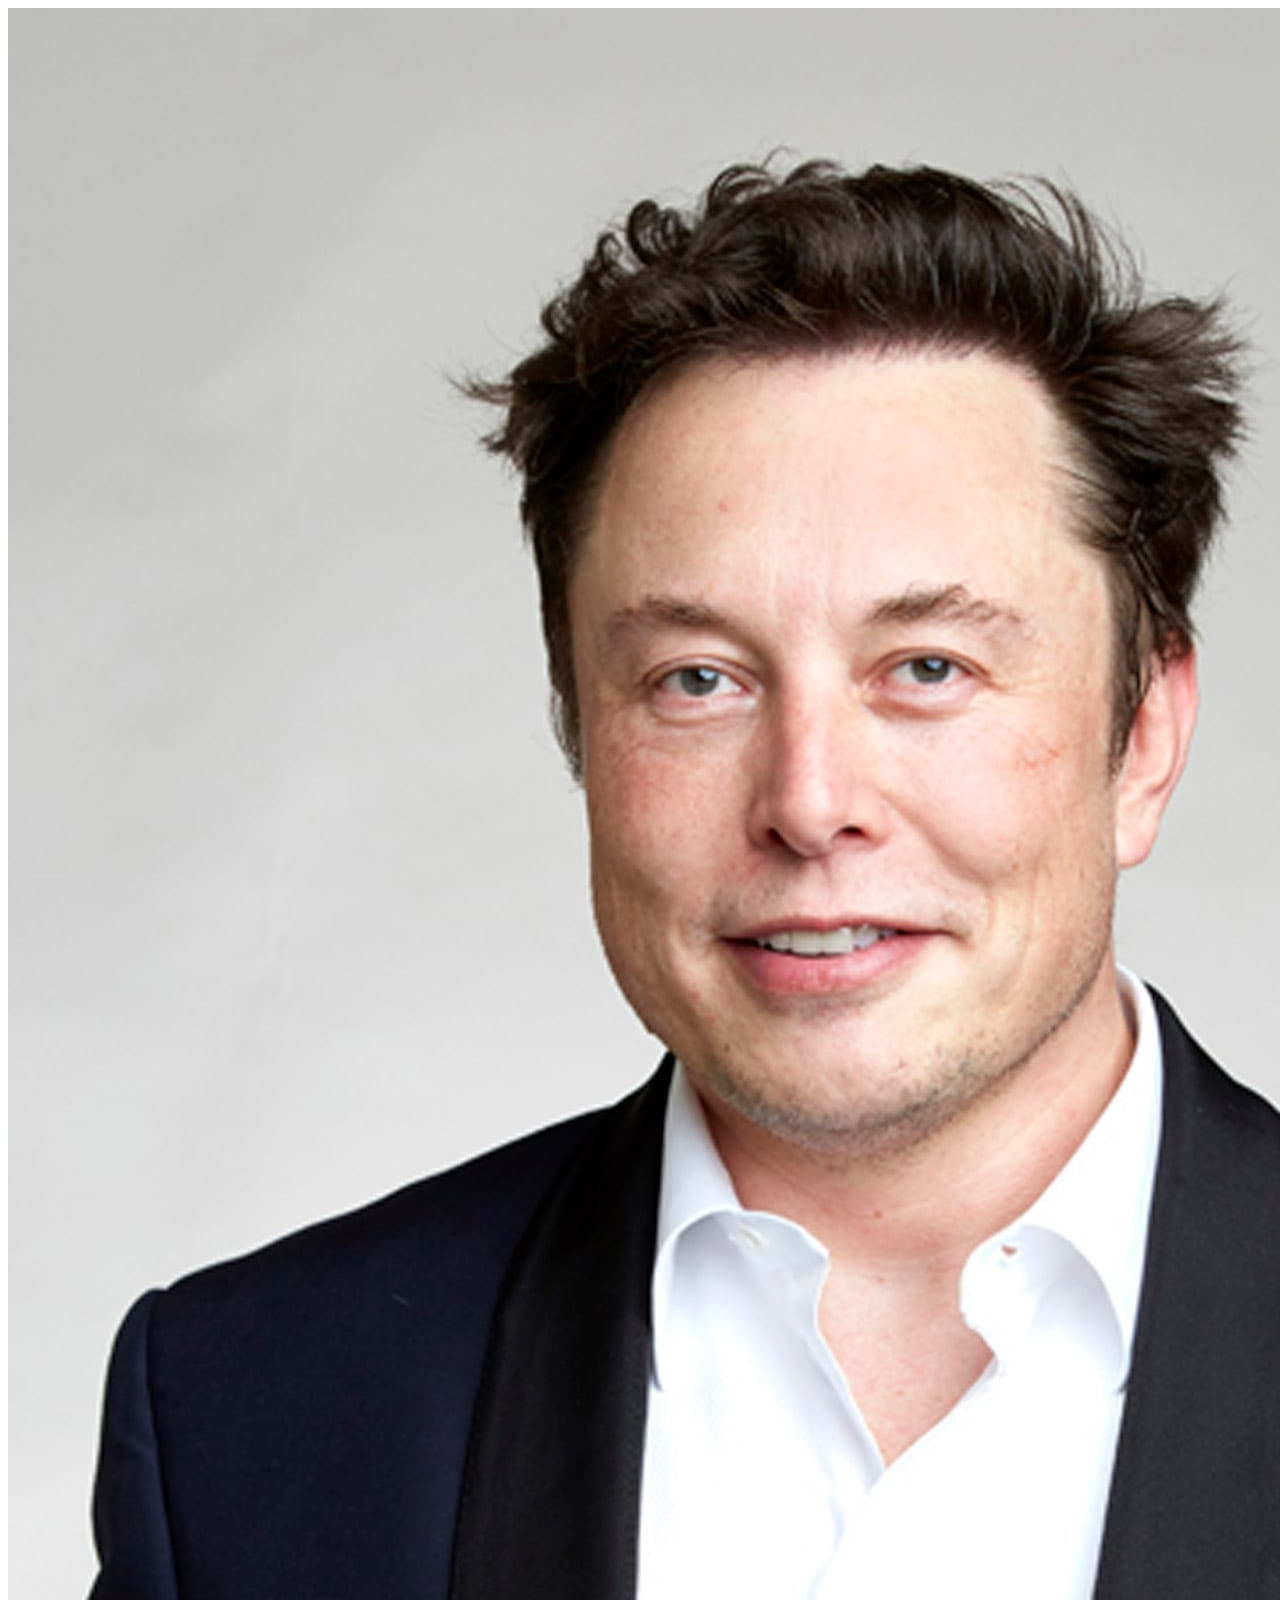
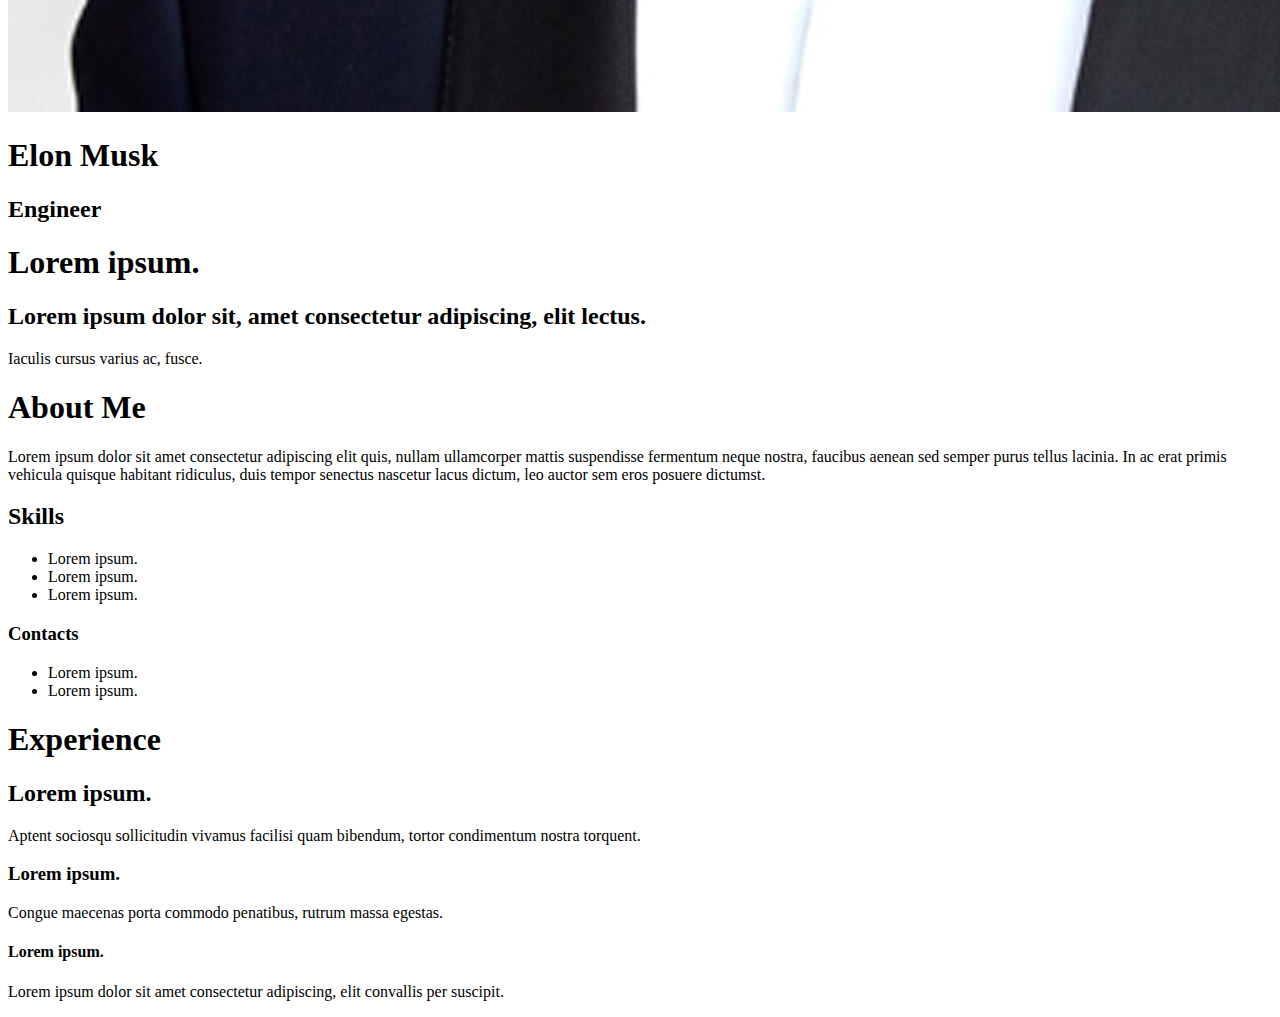
==== resume/resume.html @ 345c4dbd "resume html" ====
<!DOCTYPE html>
<html lang="en">
<head>
    <meta charset="UTF-8">
    <meta http-equiv="X-UA-Compatible" content="IE=edge">
    <meta name="viewport" content="width=device-width, initial-scale=1.0">
    <link rel="reseme-stylesheet" href="./style.css">
    <title>Document</title>
</head>
<body>
    <main class="grid">

        <section1>
            <img src="musk_headshot.jpeg" alt="headShot">
            <h1 class="name">Elon Musk</h1>
            <h2 class="occupation">Engineer</h2>
        </section1>

        <section2>
            <h1 class="education">Lorem ipsum.</h1>
            <h2 class="bachelors">Lorem ipsum dolor sit, amet consectetur adipiscing, elit lectus.</h2>
                <p>Iaculis cursus varius ac, fusce.</p>
        </section2>

        <section3>
            <h1 class="aboutMe">About Me</h1>
                <p>Lorem ipsum dolor sit amet consectetur adipiscing elit quis,
                    nullam ullamcorper mattis suspendisse fermentum neque nostra, 
                    faucibus aenean sed semper purus tellus lacinia. 
                    In ac erat primis vehicula quisque habitant ridiculus, 
                    duis tempor senectus nascetur lacus dictum, 
                    leo auctor sem eros posuere dictumst.</p>
            <h2 class="skills">Skills</h2>
                <ul>
                    <li>Lorem ipsum.</li>
                    <li>Lorem ipsum.</li>
                    <li>Lorem ipsum.</li>
                </ul>
            <h3 class="contacts">Contacts</h3>
                <ul>
                    <li>Lorem ipsum.</li>
                    <li>Lorem ipsum.</li>
                </ul>
        </section3>

        <section4>
            <h1 class="experience">Experience</h1>
            <h2 class="title1">Lorem ipsum.</h2>
                <p>Aptent sociosqu sollicitudin vivamus facilisi quam bibendum,
                    tortor condimentum nostra torquent.</p>
            <h3 class="title2">Lorem ipsum.</h3>
                <p>Congue maecenas porta commodo penatibus, rutrum massa egestas.</p>
            <h4 class="title3">Lorem ipsum.</h4>
                <p>Lorem ipsum dolor sit amet consectetur adipiscing, elit convallis per suscipit.</p>
        </section4>


    </main>
    
</body>
</html>
---- resume/style.css ----
main {
    
}
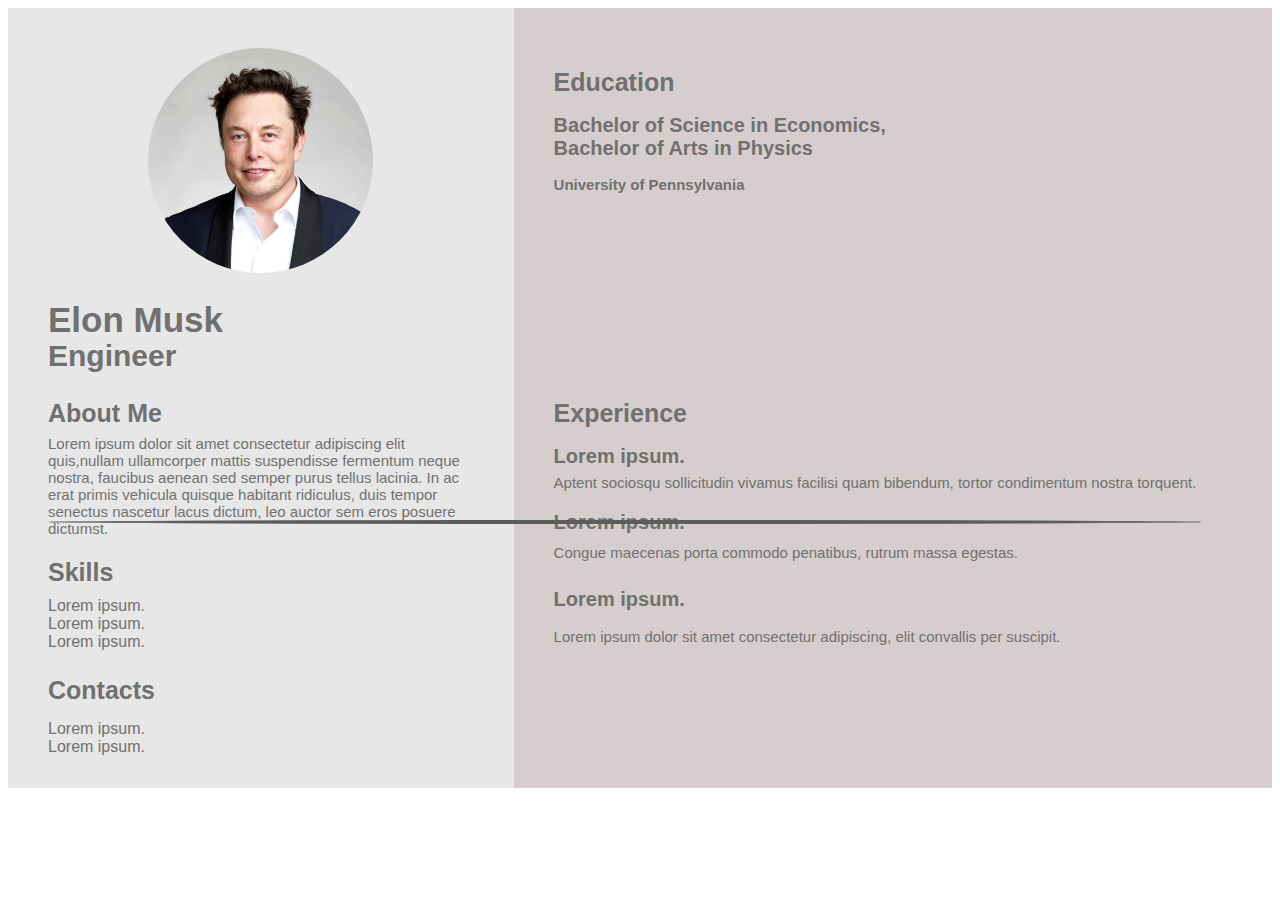
==== commit 10256bc2: "added css and made minor changes to html" ====
--- a/resume/resume.html
+++ b/resume/resume.html
@@ -4,40 +4,48 @@
     <meta charset="UTF-8">
     <meta http-equiv="X-UA-Compatible" content="IE=edge">
     <meta name="viewport" content="width=device-width, initial-scale=1.0">
-    <link rel="reseme-stylesheet" href="./style.css">
+    <link rel="stylesheet" href="./style.css">
     <title>Document</title>
 </head>
 <body>
+
+    <hr width="90%" color="#5C5C5C" size="4">
+
     <main class="grid">
-
+        
         <section1>
-            <img src="musk_headshot.jpeg" alt="headShot">
+            <div class="headShot">
+                <img src="musk_headshot.jpeg" alt="headShot" width="225" height="225">
+            </div>
+            
             <h1 class="name">Elon Musk</h1>
             <h2 class="occupation">Engineer</h2>
         </section1>
 
         <section2>
-            <h1 class="education">Lorem ipsum.</h1>
-            <h2 class="bachelors">Lorem ipsum dolor sit, amet consectetur adipiscing, elit lectus.</h2>
-                <p>Iaculis cursus varius ac, fusce.</p>
+            <h1 class="education">Education</h1>
+            <h2 class="bachelor">Bachelor of Science in Economics,
+                <br>Bachelor of Arts in Physics
+            </h2>
+            <h3 class="university">University of Pennsylvania</h3>
         </section2>
 
         <section3>
             <h1 class="aboutMe">About Me</h1>
-                <p>Lorem ipsum dolor sit amet consectetur adipiscing elit quis,
-                    nullam ullamcorper mattis suspendisse fermentum neque nostra, 
-                    faucibus aenean sed semper purus tellus lacinia. 
-                    In ac erat primis vehicula quisque habitant ridiculus, 
-                    duis tempor senectus nascetur lacus dictum, 
+                <p id="aboutMeTextBlock">Lorem ipsum dolor sit amet consectetur 
+                    adipiscing elit quis,nullam ullamcorper mattis suspendisse
+                    fermentum neque nostra, faucibus aenean sed semper
+                    purus tellus lacinia. In ac erat primis vehicula quisque
+                    habitant ridiculus, duis tempor senectus nascetur lacus dictum, 
                     leo auctor sem eros posuere dictumst.</p>
             <h2 class="skills">Skills</h2>
-                <ul>
+                <ul id="skillList">
                     <li>Lorem ipsum.</li>
                     <li>Lorem ipsum.</li>
                     <li>Lorem ipsum.</li>
                 </ul>
             <h3 class="contacts">Contacts</h3>
-                <ul>
+                <ul id="contactsList">
                     <li>Lorem ipsum.</li>
                     <li>Lorem ipsum.</li>
                 </ul>
@@ -46,16 +54,16 @@
         <section4>
             <h1 class="experience">Experience</h1>
             <h2 class="title1">Lorem ipsum.</h2>
-                <p>Aptent sociosqu sollicitudin vivamus facilisi quam bibendum,
+                <p id="title1Para">Aptent sociosqu sollicitudin vivamus facilisi quam bibendum,
                     tortor condimentum nostra torquent.</p>
             <h3 class="title2">Lorem ipsum.</h3>
-                <p>Congue maecenas porta commodo penatibus, rutrum massa egestas.</p>
+                <p id="title2Para">Congue maecenas porta commodo penatibus, rutrum massa egestas.</p>
             <h4 class="title3">Lorem ipsum.</h4>
-                <p>Lorem ipsum dolor sit amet consectetur adipiscing, elit convallis per suscipit.</p>
+                <p id="title3Para">Lorem ipsum dolor sit amet consectetur adipiscing,
+                    elit convallis per suscipit.</p>
         </section4>
-
 
     </main>
     
 </body>
-</html>+</html>
--- a/resume/style.css
+++ b/resume/style.css
@@ -1,3 +1,166 @@
-main {
-    
-}+.grid {
+    display: grid;
+    grid-template-columns: 40% 60%;
+    grid-template-rows: 48% 52%;
+    color: #707070;
+    background: #5C5C5C;
+    font-family: 'Outfit', sans-serif;
+}
+
+hr { 
+    position: absolute;
+    margin-top: 40%;
+    margin-left: 40px;
+    margin-right: 40px;
+    border-radius: 80%;
+}
+
+img {
+    border-radius: 50%;
+}
+
+.headShot {
+    display: block;
+    text-align: center;
+    margin-top: 40px;
+}
+
+section1 {
+    grid-column: 1/2;
+    grid-row: 1/2;
+    background-color: #e7e7e7;
+}
+
+.name {
+    margin-left: 40px;
+    margin-right: 40px;
+    font-size: 35px;
+}
+
+.occupation {
+    margin-left: 40px;
+    margin-left: 40px;
+    margin-top: -25px;
+    font-size: 30px;
+}
+
+section2 {
+    grid-column: 2/2;
+    grid-row: 1/2;
+    background-color: rgb(214, 206, 206);
+}
+
+.education {
+    margin-top: 60px;
+    margin-left: 40px;
+    margin-right: 40px;
+    font-size: 25px;
+}
+
+.bachelor {
+    margin-left: 40px;
+    margin-right: 40px;
+    font-size: 20px;
+}
+
+.university {
+    margin-left: 40px;
+    margin-right: 40px;
+    font-size: 15px;
+}
+
+section3 {
+    grid-column: 1/2;
+    grid-row: 2/2;
+    background-color: #e7e7e7;
+}
+
+.aboutMe {
+    margin-left: 40px;
+    margin-right: 40px;
+    font-size: 25px;
+}
+ 
+#aboutMeTextBlock {
+    margin-top: -10px;
+    margin-left: 40px;
+    margin-right: 40px;
+    font-size: 15px;
+}
+
+.skills {
+    margin-left: 40px;
+    margin-right: 40px;
+    font-size: 25px;
+}
+#skillList {
+    margin-top: -10px;
+    margin-left: 40px;
+    margin-right: 40px;
+    list-style: none;
+    padding-left: 0;
+}
+
+.contacts {
+    margin-left: 40px;
+    margin-right: 40px;
+    font-size: 25px;
+}
+#contactsList {
+    margin-top: -10px;
+    margin-left: 40px;
+    margin-right: 40px;
+    list-style-type: none;
+    padding-left: 0;
+}
+
+section4 {
+    grid-column: 2/2;
+    grid-row: 2/2;
+    background-color: rgb(214, 206, 206);
+}
+
+.experience {
+    margin-left: 40px;
+    margin-right: 40px;
+    font-size: 25px;
+}
+
+.title1 {
+    margin-left: 40px;
+    margin-right: 40px;
+    font-size: 20px;
+}
+
+#title1Para {
+    margin-left: 40px;
+    margin-right: 40px;
+    margin-top: -10px;
+    font-size: 15px;
+}
+
+.title2 {
+    margin-left: 40px;
+    margin-right: 40px;
+    font-size: 20px;
+}
+
+#title2Para {
+    margin-left: 40px;
+    margin-right: 40px;
+    font-size: 15px;
+    margin-top: -10px;
+}
+
+.title3 {
+    margin-left: 40px;
+    margin-right: 40px;
+    font-size: 20px;
+}
+
+#title3Para {
+    margin-left: 40px;
+    margin-right: 40px;
+    font-size: 15px;
+    margin-top: -10px;
+}
